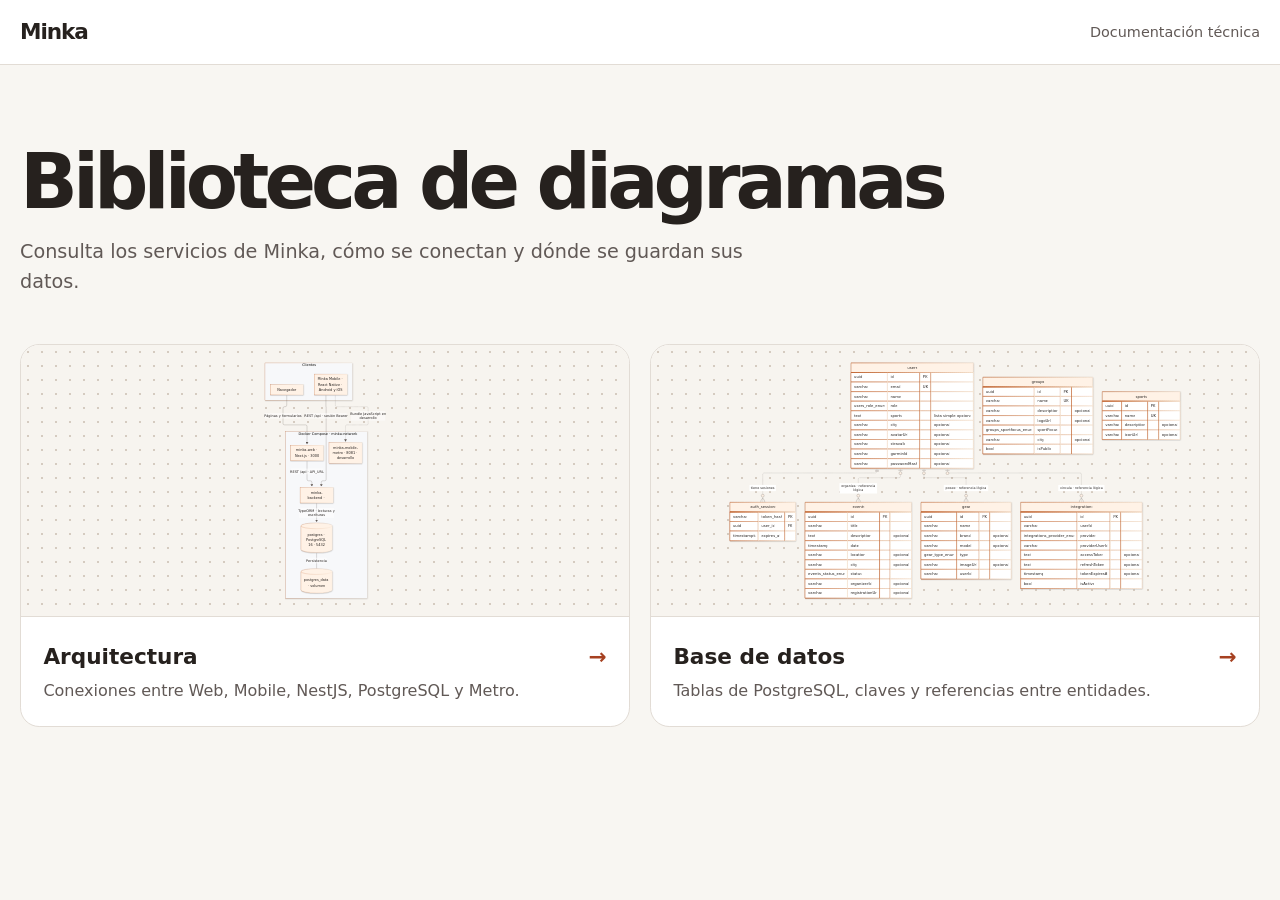
==== index.html @ 4e5a5401 "Deploy the Minka diagram library Source: 9414e17261dfab84c718a32c74e0c266d590a33b" ====
<!doctype html>
<html lang="es">
<head>
    <meta charset="utf-8">
    <meta name="viewport" content="width=device-width, initial-scale=1">
    <meta http-equiv="refresh" content="0; url=diagramas/index.html">
    <title>Documentación técnica · Minka</title>
</head>
<body>
    <main>
        <h1>Documentación técnica de Minka</h1>
        <a href="diagramas/index.html">Abrir la biblioteca de diagramas</a>
    </main>
</body>
</html>
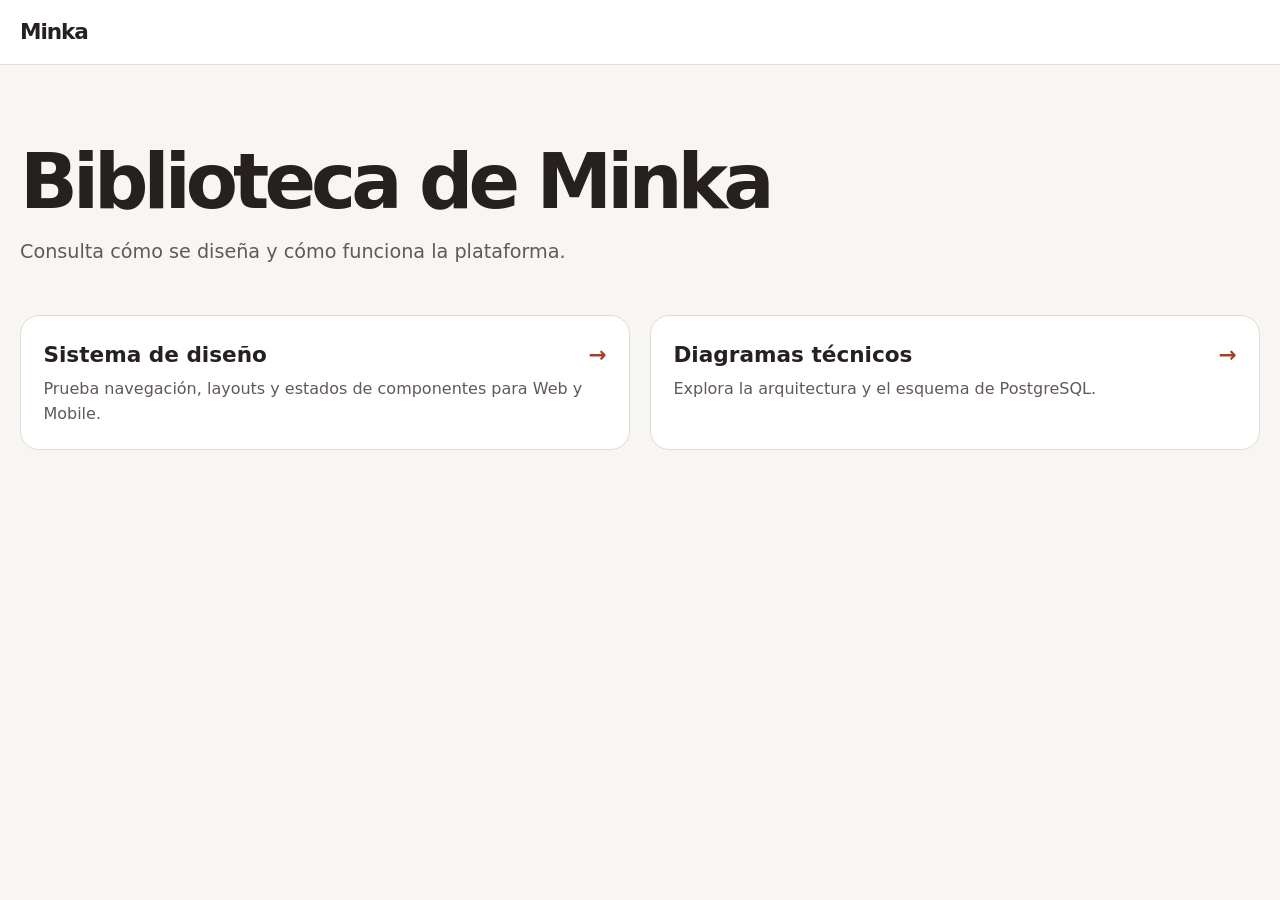
==== commit 05421f4e: "Deploy the Minka design system Source: 55d42dfbb3aa27e192162deaf4122777907f6f53" ====
--- a/index.html
+++ b/index.html
@@ -1,15 +1,36 @@
 <!doctype html>
-<html lang="es">
+<html lang="es-PE">
 <head>
     <meta charset="utf-8">
     <meta name="viewport" content="width=device-width, initial-scale=1">
-    <meta http-equiv="refresh" content="0; url=diagramas/index.html">
-    <title>Documentación técnica · Minka</title>
+    <title>Biblioteca de Minka</title>
+    <link rel="stylesheet" href="diagramas/diagramas.css">
 </head>
 <body>
-    <main>
-        <h1>Documentación técnica de Minka</h1>
-        <a href="diagramas/index.html">Abrir la biblioteca de diagramas</a>
+    <header class="site-header">
+        <div class="page header-row">
+            <a class="wordmark" href="index.html">Minka</a>
+        </div>
+    </header>
+    <main class="page">
+        <div class="page-heading">
+            <h1>Biblioteca de Minka</h1>
+            <p>Consulta cómo se diseña y cómo funciona la plataforma.</p>
+        </div>
+        <ul class="diagram-grid">
+            <li><a class="diagram-card" href="design-system/index.html">
+                <div class="card-content">
+                    <h2>Sistema de diseño <span aria-hidden="true">→</span></h2>
+                    <p>Prueba navegación, layouts y estados de componentes para Web y Mobile.</p>
+                </div>
+            </a></li>
+            <li><a class="diagram-card" href="diagramas/index.html">
+                <div class="card-content">
+                    <h2>Diagramas técnicos <span aria-hidden="true">→</span></h2>
+                    <p>Explora la arquitectura y el esquema de PostgreSQL.</p>
+                </div>
+            </a></li>
+        </ul>
     </main>
 </body>
 </html>
--- a/diagramas/diagramas.css
+++ b/diagramas/diagramas.css
@@ -0,0 +1,178 @@
+:root {
+    color-scheme: light;
+    font-family: system-ui, sans-serif;
+    color: #26211e;
+    background: #f8f6f2;
+    --surface: #fff;
+    --muted: #615956;
+    --border: #e2dcd5;
+    --accent: #a64121;
+}
+
+*, *::before, *::after { box-sizing: border-box; }
+
+body { margin: 0; line-height: 1.55; }
+
+a { color: var(--accent); text-underline-offset: .2em; }
+
+a:focus-visible, [tabindex]:focus-visible {
+    outline: 3px solid var(--accent);
+    outline-offset: 4px;
+}
+
+.page {
+    width: min(100% - 2.5rem, 88rem);
+    margin-inline: auto;
+}
+
+main.page { padding-block: clamp(2.25rem, 6vw, 5.5rem) 4rem; }
+
+.site-header {
+    background: var(--surface);
+    border-bottom: 1px solid var(--border);
+}
+
+.header-row, nav {
+    display: flex;
+    align-items: center;
+    flex-wrap: wrap;
+    gap: .75rem 1.25rem;
+}
+
+.header-row {
+    justify-content: space-between;
+    min-height: 4rem;
+    padding-block: .75rem;
+    color: var(--muted);
+    font-size: .9rem;
+}
+
+.wordmark {
+    color: #26211e;
+    font-size: 1.35rem;
+    font-weight: 800;
+    letter-spacing: -.05em;
+    text-decoration: none;
+}
+
+nav a { font-weight: 600; }
+
+.page-heading { margin-bottom: clamp(1.5rem, 4vw, 3rem); }
+
+h1, h2, p { margin: 0; }
+
+h1 {
+    max-width: 22ch;
+    font-size: clamp(2.5rem, 6vw, 4.75rem);
+    line-height: 1.04;
+    letter-spacing: -.065em;
+    text-wrap: balance;
+}
+
+.page-heading p {
+    max-width: 62ch;
+    margin-top: 1rem;
+    color: var(--muted);
+    font-size: clamp(1rem, 2vw, 1.2rem);
+}
+
+.diagram-grid {
+    display: grid;
+    grid-template-columns: repeat(auto-fit, minmax(min(100%, 22rem), 1fr));
+    gap: 1.25rem;
+    list-style: none;
+    margin: 0;
+    padding: 0;
+}
+
+.diagram-card, .diagram-panel {
+    display: block;
+    margin: 0;
+    overflow: hidden;
+    background: var(--surface);
+    border: 1px solid var(--border);
+    border-radius: 1.2rem;
+}
+
+.diagram-card {
+    height: 100%;
+    color: inherit;
+    text-decoration: none;
+    transition: border-color 150ms ease, box-shadow 150ms ease;
+}
+
+.diagram-card:hover {
+    border-color: var(--accent);
+    box-shadow: 0 .7rem 1.8rem #33241612;
+}
+
+.card-preview {
+    display: grid;
+    place-items: center;
+    height: clamp(10rem, 23vw, 17rem);
+    padding: 1rem;
+    background: radial-gradient(#d5cbc0 1px, transparent 1px) 0 0 / 14px 14px #f7f4ef;
+    border-bottom: 1px solid var(--border);
+}
+
+.card-preview img {
+    width: 100%;
+    height: 100%;
+    object-fit: contain;
+    min-height: 0;
+    pointer-events: none;
+}
+
+.card-content { padding: 1.4rem; }
+
+.card-content h2 {
+    display: flex;
+    justify-content: space-between;
+    gap: .75rem;
+    font-size: 1.35rem;
+}
+
+.card-content h2 span { color: var(--accent); }
+.card-content p { margin-top: .35rem; color: var(--muted); }
+
+.diagram-stage {
+    overflow: auto;
+    padding: clamp(.75rem, 3vw, 2rem);
+}
+
+.diagram-stage:focus-visible { outline-offset: -4px; }
+
+.diagram-stage img { display: block; margin-inline: auto; }
+
+.diagram-stage-flow img { width: 100%; max-width: 42rem; min-width: 24rem; }
+.diagram-stage-erd img { width: 100%; min-width: 68rem; }
+
+.diagram-links {
+    display: flex;
+    flex-wrap: wrap;
+    align-items: center;
+    gap: .5rem 1.25rem;
+    padding: 1rem 1.25rem;
+    border-top: 1px solid var(--border);
+    color: var(--muted);
+    font-size: .9rem;
+}
+
+.diagram-links a { font-weight: 600; }
+
+.notes { max-width: 76ch; margin-top: 2rem; }
+.notes h2 { margin-bottom: .6rem; font-size: 1.35rem; }
+.notes ul { padding-inline-start: 1.3rem; }
+.notes li + li { margin-top: .5rem; }
+
+code {
+    padding: .12rem .35rem;
+    border-radius: .25rem;
+    background: #eee9e3;
+    color: #4b3327;
+    overflow-wrap: anywhere;
+}
+
+@media (prefers-reduced-motion: reduce) {
+    .diagram-card { transition: none; }
+}
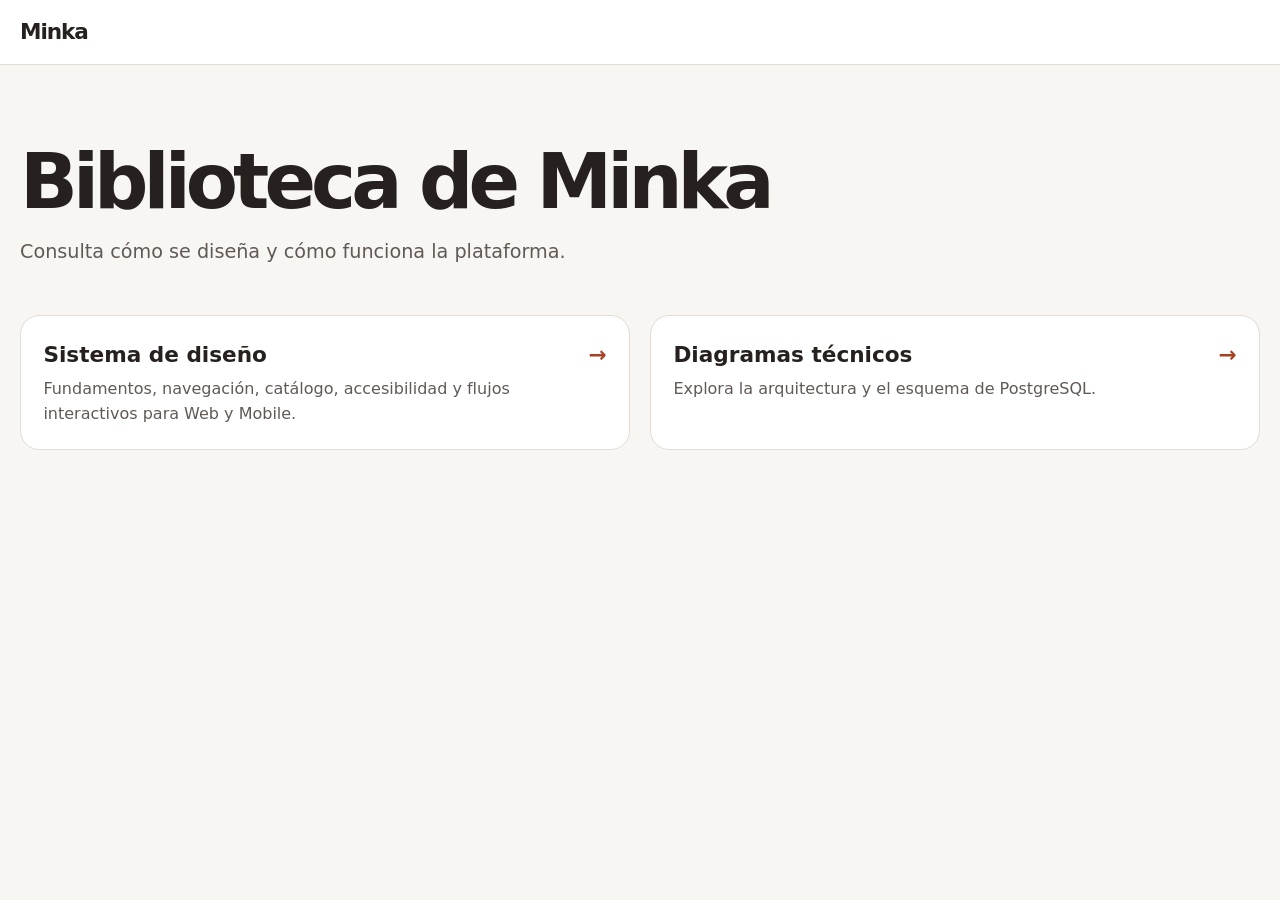
==== commit 63410246: "Deploy Minka design system v0.2" ====
--- a/index.html
+++ b/index.html
@@ -21,7 +21,7 @@
             <li><a class="diagram-card" href="design-system/index.html">
                 <div class="card-content">
                     <h2>Sistema de diseño <span aria-hidden="true">→</span></h2>
-                    <p>Prueba navegación, layouts y estados de componentes para Web y Mobile.</p>
+                    <p>Fundamentos, navegación, catálogo, accesibilidad y flujos interactivos para Web y Mobile.</p>
                 </div>
             </a></li>
             <li><a class="diagram-card" href="diagramas/index.html">
